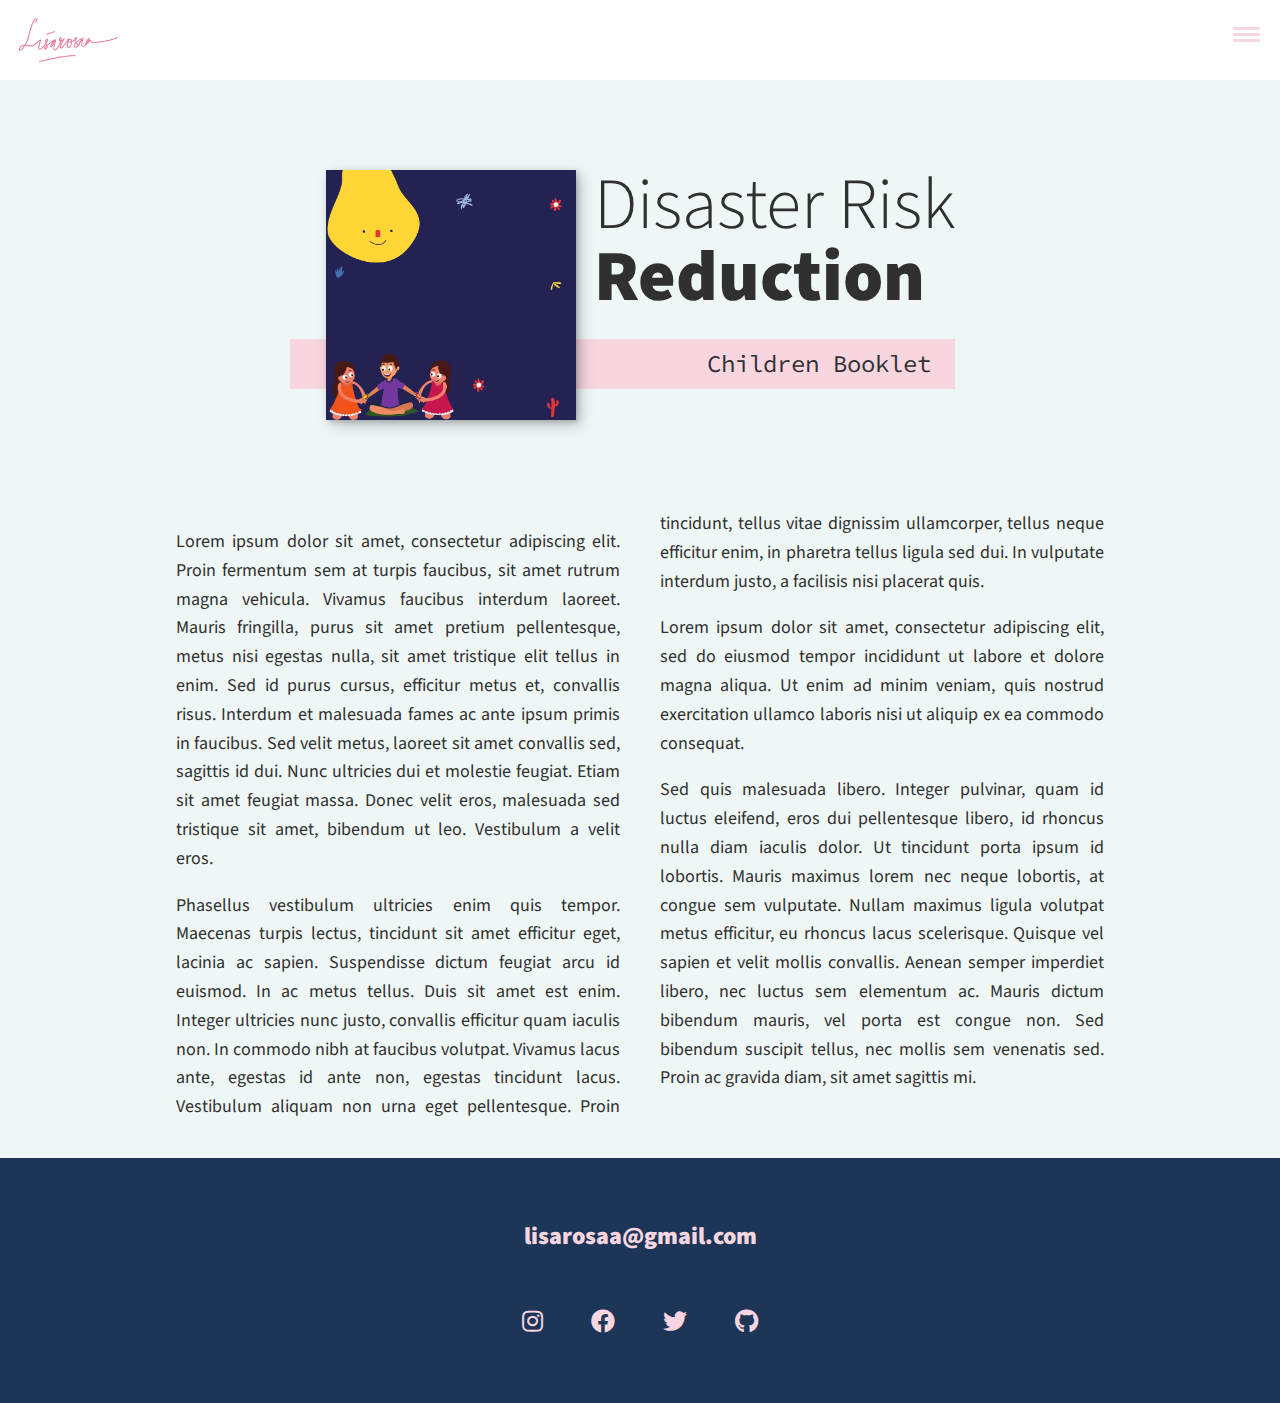
==== children-booklet.html @ c5e42071 "initial code portfolio web lisa" ====
<!DOCTYPE html>
<html lang="en">

<head>
    <meta charset="UTF-8">
    <meta name="viewport" content="width=device-width, initial-scale=1.0">
    <title>Lisa Rosanty Portfolio</title>
    <link rel="stylesheet" href="https://cdnjs.cloudfare.com/ajax/libs/normalize/7.0.0/normalize.min.css">
    <link rel="stylesheet" href="https://cdnjs.cloudflare.com/ajax/libs/font-awesome/5.13.0/css/all.min.css">
    <link rel="stylesheet" href="./css/style.css">
    <link href="https://fonts.googleapis.com/css?family=Source+Code+Pro:400,900|Source+Sans+Pro:300,900&display=swap" rel="stylesheet">
</head>

<body>
    <header>
        <div class="logo">
            <a href="index.html">
                <img src="assets/logo-small.png" alt="">
            </a>
        </div>
        <button class="nav-toggle" aria-label="toggle navigation">
            <span class="hamburger"></span>
        </button>
        <nav class="nav">
            <ul class="nav__list">
                <li class="nav__item">
                    <a href="index.html" class="nav__link">Home</a>
                </li>
                <li class="nav__item">
                    <a href="index.html#skills" class="nav__link">Skill</a>
                </li>
                <li class="nav__item">
                    <a href="index.html#about" class="nav__link">About Me</a>
                </li>
                <li class="nav__item">
                    <a href="index.html#porto" class="nav__link">Portfolio</a>
                </li>
            </ul>
        </nav>
    </header>

    <!-- Introduction -->
    <section class="intro">
        <h1 class="section__title section__title--intro">
            Disaster Risk
            <strong>Reduction</strong>
        </h1>
        <p class="section__subtitle section__subtitle--intro">Children Booklet</p>
        <img src="assets/disaster-kid.png" alt="" class="intro__img">
    </section>
    </section>

    <div class="portfolio-item-individual">
        <div class="review-text">
            <p>Lorem ipsum dolor sit amet, consectetur adipiscing elit. Proin fermentum sem at turpis faucibus, sit amet rutrum
                magna vehicula. Vivamus faucibus interdum laoreet. Mauris fringilla, purus sit amet pretium pellentesque,
                metus nisi egestas nulla, sit amet tristique elit tellus in enim. Sed id purus cursus, efficitur metus et,
                convallis risus. Interdum et malesuada fames ac ante ipsum primis in faucibus. Sed velit metus, laoreet sit
                amet convallis sed, sagittis id dui. Nunc ultricies dui et molestie feugiat. Etiam sit amet feugiat massa.
                Donec velit eros, malesuada sed tristique sit amet, bibendum ut leo. Vestibulum a velit eros.</p>
            <p>Phasellus vestibulum ultricies enim quis tempor. Maecenas turpis lectus, tincidunt sit amet efficitur eget, lacinia
                ac sapien. Suspendisse dictum feugiat arcu id euismod. In ac metus tellus. Duis sit amet est enim. Integer
                ultricies nunc justo, convallis efficitur quam iaculis non. In commodo nibh at faucibus volutpat. Vivamus
                lacus ante, egestas id ante non, egestas tincidunt lacus. Vestibulum aliquam non urna eget pellentesque.
                Proin tincidunt, tellus vitae dignissim ullamcorper, tellus neque efficitur enim, in pharetra tellus ligula
                sed dui. In vulputate interdum justo, a facilisis nisi placerat quis.</p>
            <p>Lorem ipsum dolor sit amet, consectetur adipiscing elit, sed do eiusmod tempor incididunt ut labore et dolore
                magna aliqua. Ut enim ad minim veniam, quis nostrud exercitation ullamco laboris nisi ut aliquip ex ea commodo
                consequat.
            </p>
            <p>Sed quis malesuada libero. Integer pulvinar, quam id luctus eleifend, eros dui pellentesque libero, id rhoncus
                nulla diam iaculis dolor. Ut tincidunt porta ipsum id lobortis. Mauris maximus lorem nec neque lobortis,
                at congue sem vulputate. Nullam maximus ligula volutpat metus efficitur, eu rhoncus lacus scelerisque. Quisque
                vel sapien et velit mollis convallis. Aenean semper imperdiet libero, nec luctus sem elementum ac. Mauris
                dictum bibendum mauris, vel porta est congue non. Sed bibendum suscipit tellus, nec mollis sem venenatis
                sed. Proin ac gravida diam, sit amet sagittis mi.</p>
        </div>

    </div>


    <!-- Footer -->
    <footer class="footer">
        <a href="mailto:lisarosaa@gmail.com" class="footer__link">lisarosaa@gmail.com</a>
        <ul class="social-list">
            <li class="social-list__item">
                <a class="social-list__link" href="https://instagram.com/lisarosaa" target="_blank">
                    <i class="fab fa-instagram"></i>
                </a>
            </li>
            <li class="social-list__item">
                <a class="social-list__link" href="https://facebook.com/lisarosaa" target="_blank">
                    <i class="fab fa-facebook"></i>
                </a>
            </li>
            <li class="social-list__item">
                <a class="social-list__link" href="https://twitter.com/lisarosaa" target="_blank">
                    <i class="fab fa-twitter"></i>
                </a>
            </li>
            <li class="social-list__item">
                <a class="social-list__link" href="https://github.com/lisarosaa" target="_blank">
                    <i class="fab fa-github"></i>
                </a>
            </li>
        </ul>
    </footer>

    <script src="js/index.js"></script>

</body>

</html>
---- css/style.css ----
*,
*::before,
*::after {
    box-sizing: border-box;
}

/* Custom Properties */

:root {
    --ff-primary: 'Source Sans Pro', sans-serif;
    --ff-secondary: 'Source Code Pro', monospace;

    --fw-reg: 300;
    --fw-bold: 900;

    --clr-light: #fff;
    --clr-dark: #303030;
    --clr-accent: #b8f2e6;
    --clr-accent_red: #f7d6e0;
    --clr-accent_yellow: #eff7f6;
    --clr-accent_blue: #a8dadc;
    --clr-accent_navy: #1d3557;

    --fs-h1: 3rem;
    --fs-h2: 2.25rem;
    --fs-h3: 1.25rem;
    --fs-h4: 2rem;
    --fs-body: 1rem;

    --bs: 0.25em 0.25em 0.75em rgba(0,0,0,.25),
          0.125em 0.125em 0.25em rgba(0,0,0,.15);
}

@media (min-width: 800px) {
    :root {
        --fs-h1: 4.5rem;
        --fs-h2: 3.75rem;
        --fs-h3: 1.5rem;
        --fs-h4: 2rem;
        --fs-body: 1.125rem;
    }
}

/* General Style */

html {
    scroll-behavior: smooth;
}

body {
    background: var(--clr-accent_yellow);
    color: var(--clr-dark);
    margin: 0;
    font-family: var(--ff-primary);
    font-size: var(--fs-body);
    line-height: 1.6;
}

section {
    padding: 5em 2em;
}

img {
    display: block;
    max-width: 100%;
    image-orientation: from-image;
}

strong { font-weight: var(--fw-bold)}

:focus {
    outline: 3px solid var(--clr-accent_red);
    outline-offset: 3px;
}

/* Button */

.btn {
    display: inline-block;
    padding: .5em 2.5em;
    background: var(--clr-accent_red);
    color: var(--clr-dark);
    text-decoration: none;
    cursor: pointer;
    font-size: .8rem;
    text-transform: uppercase;
    letter-spacing: 2px;
    font-weight: var(--fw-bold);
    transition: transform 200ms ease-in-out;
}

.btn:hover {
    transform: scale(1.1)
}

/* Typography */
h1,
h2,
h3,
h4 {
    line-height: 1;
    margin: 0;
}

h1 { font-size: var(--fs-h1)}
h2 { font-size: var(--fs-h2)}
h3 { font-size: var(--fs-h3)}
h4 { font-size: var(--fs-h4)}

.section__title{
    margin-bottom: .25em;
}

.section__title--intro {
    font-weight: var(--fw-reg);
}

.section__title--intro strong {
    display: block;
}

.section__subtitle{
    margin: 0;
    font-size: var(--fs-h3);
}

.section__subtitle--intro,
.section__subtitle--about {
    background: var(--clr-accent_red);
    font-family: var(--ff-secondary);
    margin-bottom: 1em;
    padding: .25em 1em;
}


.section__subtitle--work {
    color:  var(--clr-accent_red);
    font-weight: var(--fw-bold);
    margin-bottom: 2em;   
}

/* header */

header {
    display: flex;
    justify-content: space-between;
    padding: 1em;
    background-color: var(--clr-light);
}
.logo {
    max-width: 100px;
}

.nav {
    position: fixed;
    background: var(--clr-accent_blue);
    color: var(--clr-light);
    top: 0;
    bottom: 0;
    left: 0;
    right: 0;
    z-index: 100;

    transform: translateX(100%);
    transition: transform 250ms cubic-bezier(.5, 0, .5, 1);
}

.nav__list {
    list-style: none;
    display: flex;
    height: 100%;
    flex-direction: column;
    justify-content: space-evenly;
    align-items: center;
    margin: 0;
    padding: 0;
}

.nav__link {
    color: inherit;
    font-weight: var(--fw-bold);
    font-size: var(--fs-h2);
    text-decoration: none;
}

.nav__link:hover {
    color: var(--clr-accent_red)
}

.nav-toggle {
    padding: .5em;
    background: transparent;
    border: 0;
    cursor: pointer;
    position: absolute;
    right: 1em;
    top: 1em;
    z-index: 1000;
    margin-top: 1em;
    margin-bottom: 1em;
}

.nav-open .nav {
    transform: translateX(0);
}

.nav-open .nav-toggle {
    position: fixed;
}

.nav-open .hamburger {
    transform: rotate(.625turn);
}

.nav-open .hamburger::before {
    transform: rotate(90deg) translate(-6px);
}

.nav-open .hamburger::after {
    opacity: 0;
}

.hamburger {
    display: block;
    position: relative;
}

.hamburger,
.hamburger::before,
.hamburger::after {
    background: var(--clr-accent_red);
    width: 2em;
    height: 3px;
    border-radius: 1em;
    transition: transform 250ms ease-in-out;
}

.hamburger::before,
.hamburger::after {
    content: '';
    position: absolute;
    left: 0;
    right: 0;
}

.hamburger::before { top: 6px;}
.hamburger::after { bottom: 6px;}

/* Intro Section */

.intro{
    position: relative;
}

.intro__img{
    box-shadow: var(--bs)
}

@media (min-width: 600px) {
    .intro {
        display: grid;
        width: min-content;
        margin: 0 auto;
        grid-column-gap: 1em;
        grid-template-areas: "img tittle" "img subtitle";
        grid-template-columns: min-content max-content;
    }

    .intro__img {
        grid-area: img;
        min-width: 250px;
        position: relative;
        z-index: 2;
    }

    .section__subtitle--intro {
        align-self: start;
        grid-column: -1 / 1;
        grid-row: 2;
        text-align: right;
        position: relative;
        left: -1.5em;
        width: calc(100% + 1.5em);
    }
}

/* Skill section */

.my-services {
    background-color: var(--clr-dark);
    background-image: url(../assets/nature.JPG);
    background-size: cover;
    background-blend-mode: multiply;
    color: var(--clr-light);
    text-align: center;
}

.section__title--services {
    color: var(--clr-accent_red);
    position: relative;
}

.section__title--services::after {
    content: '';
    display: block;
    width: 3em;
    height: 1px;
    margin: 0.5em auto len;
    background: var(--clr-light);
    opacity: 0;
}

.services {
    margin-bottom: 4em;
}

.service {
    max-width: 500px;
    margin: 0 auto;
}

@media (min-width: 800px) {
    .services {
        display: flex;
        max-width: 1000px;
        margin-left: auto;
        margin-right: auto;
    }

    .services + .services {
        margin-left: 2em;
    }
}

/* About Me */

.about-me {
    max-width: 1000px;
    margin: 0 auto;
}

.about-me__img {
    box-shadow: var(--bs);
}

@media (min-width: 600px) {
    .about-me {
        display: grid;
        grid-template-columns: 1fr 200px;
        grid-template-areas: "title img" "subtitle img" "text img";
        grid-column-gap: 2em;
    }

    .section__title--about {
        grid-area: title;
    }

    .section__subtitle--about {
        grid-column: 1/-1;
        grid-row: 2;
        position: relative;
        left: -1em;
        width: calc(100% + 2em);
        padding-left: 1em;
        padding-right: calc(200px + 4em);
    }

    .about-me__img {
        grid-area: img;
        position: relative;
        z-index: 2;
    }
}

/* My Portfolio */

.my-work{
    background-color: var(--clr-accent_navy);
    color: var(--clr-light);
    text-align: center;
}

.portfolio {
    display: grid;
    grid-template-columns: repeat(auto-fit, minmax(300px, 1fr));    
}

.portfolio__item {
    background: var(--clr-accent_red);
    overflow: hidden;
    position: relative;
    text-align: center;
}

.portfolio__item .text {
    position: absolute;
    top: 50%;
    left: 50%;
    transform: translate(-50%, -50%);
    color: var(--clr-light);
}

.portfolio__img {
    transition: 
        transform 750ms cubic-bezier(.5, 0, .5, 1),
        opacity 250ms linear;
        filter: brightness(50%);
}

.portfolio__item:focus {
    position: relative;
    z-index: 2;
}

.portfolio__img:hover,
.portfolio__item:hover .text {
    color: var(--clr-accent_red);
}

.portfolio__img:hover,
.portfolio__item:focus .portfolio__img {
    transform: scale(1.2);
    opacity: .75;
}

/* Footer */
.footer {
    background: var(--clr-accent_navy);
    color: var(--clr-accent_red);
    text-align: center;
    padding: 2.5em 0;
    font-size: var(--fs-h3);
}

.footer a {
    color: inherit;
    text-decoration: none;
}

.footer__link {
    font-weight: var(--fw-bold);
}

.footer__link:hover,
.social-list__link:hover {
    opacity: .7;
}

.footer__link:hover {
    text-decoration: underline;
}

.social-list {
    list-style: none;
    display: flex;
    justify-content: center;
    margin: 2em 0 0;
    padding: 0;
}

.social-list__item {
    margin: 0 .5em
}

.social-list__link {
    padding: .5em;
}

/* Portfolio item style */

.portfolio-item-individual {
    padding: 0 2em 2em;
    max-width: 1000px;
    margin: 0 auto;
}

.review-text {
    column-count: 2;
    column-gap: 40px;
    text-align: justify;
}

.gallery {
    display: grid;
    grid-template-columns: repeat(auto-fit, minmax(300px, 1fr))
}

.gallery__item {
    background: var(--clr-light);
    margin: 10px;
    padding: .5rem;
    box-shadow: 0 4px 8px 0 rgba(0, 0, 0, 0.2), 0 6px 20px 0 rgba(0, 0, 0, 0.19);
}

.gallery__item .gallery__caption {
    text-align: center;
    color: var(--clr-accent_navy);
    font-weight: var(--fw-bold);
    padding: 10px 20px;
}
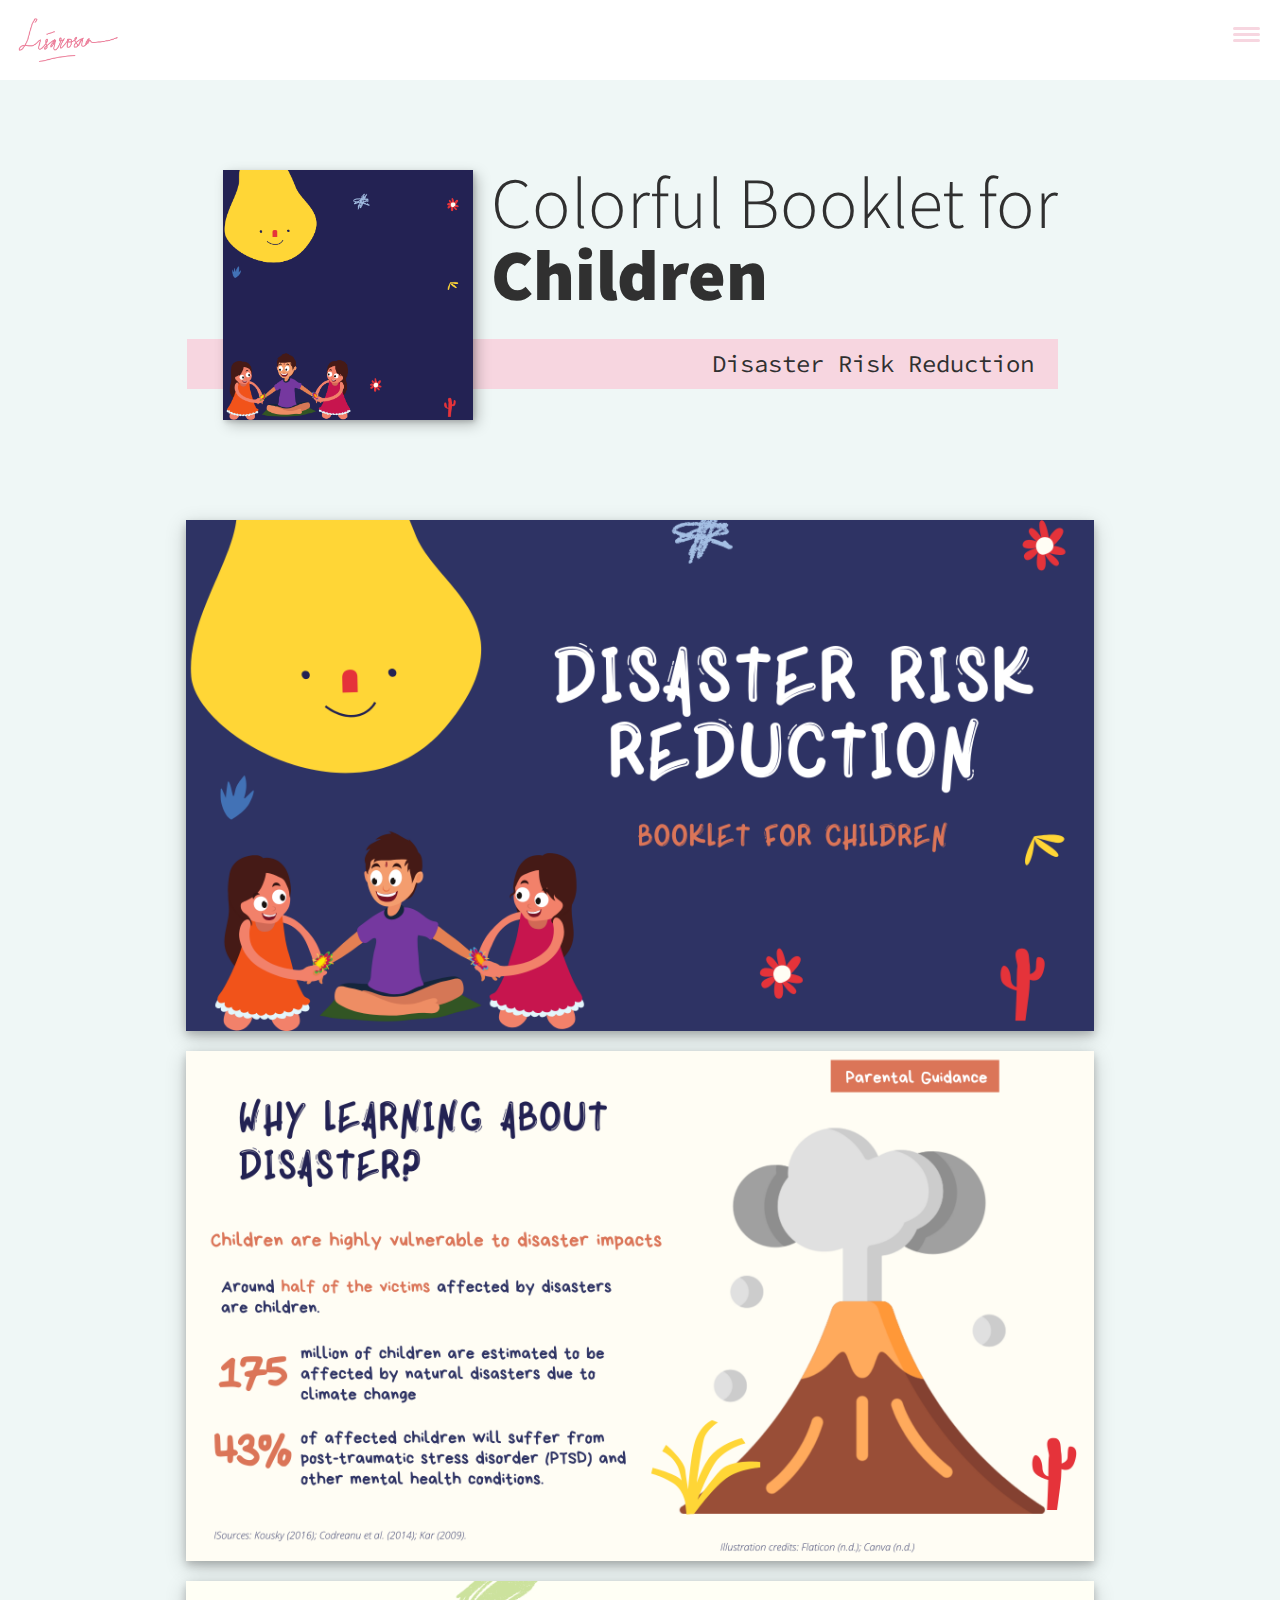
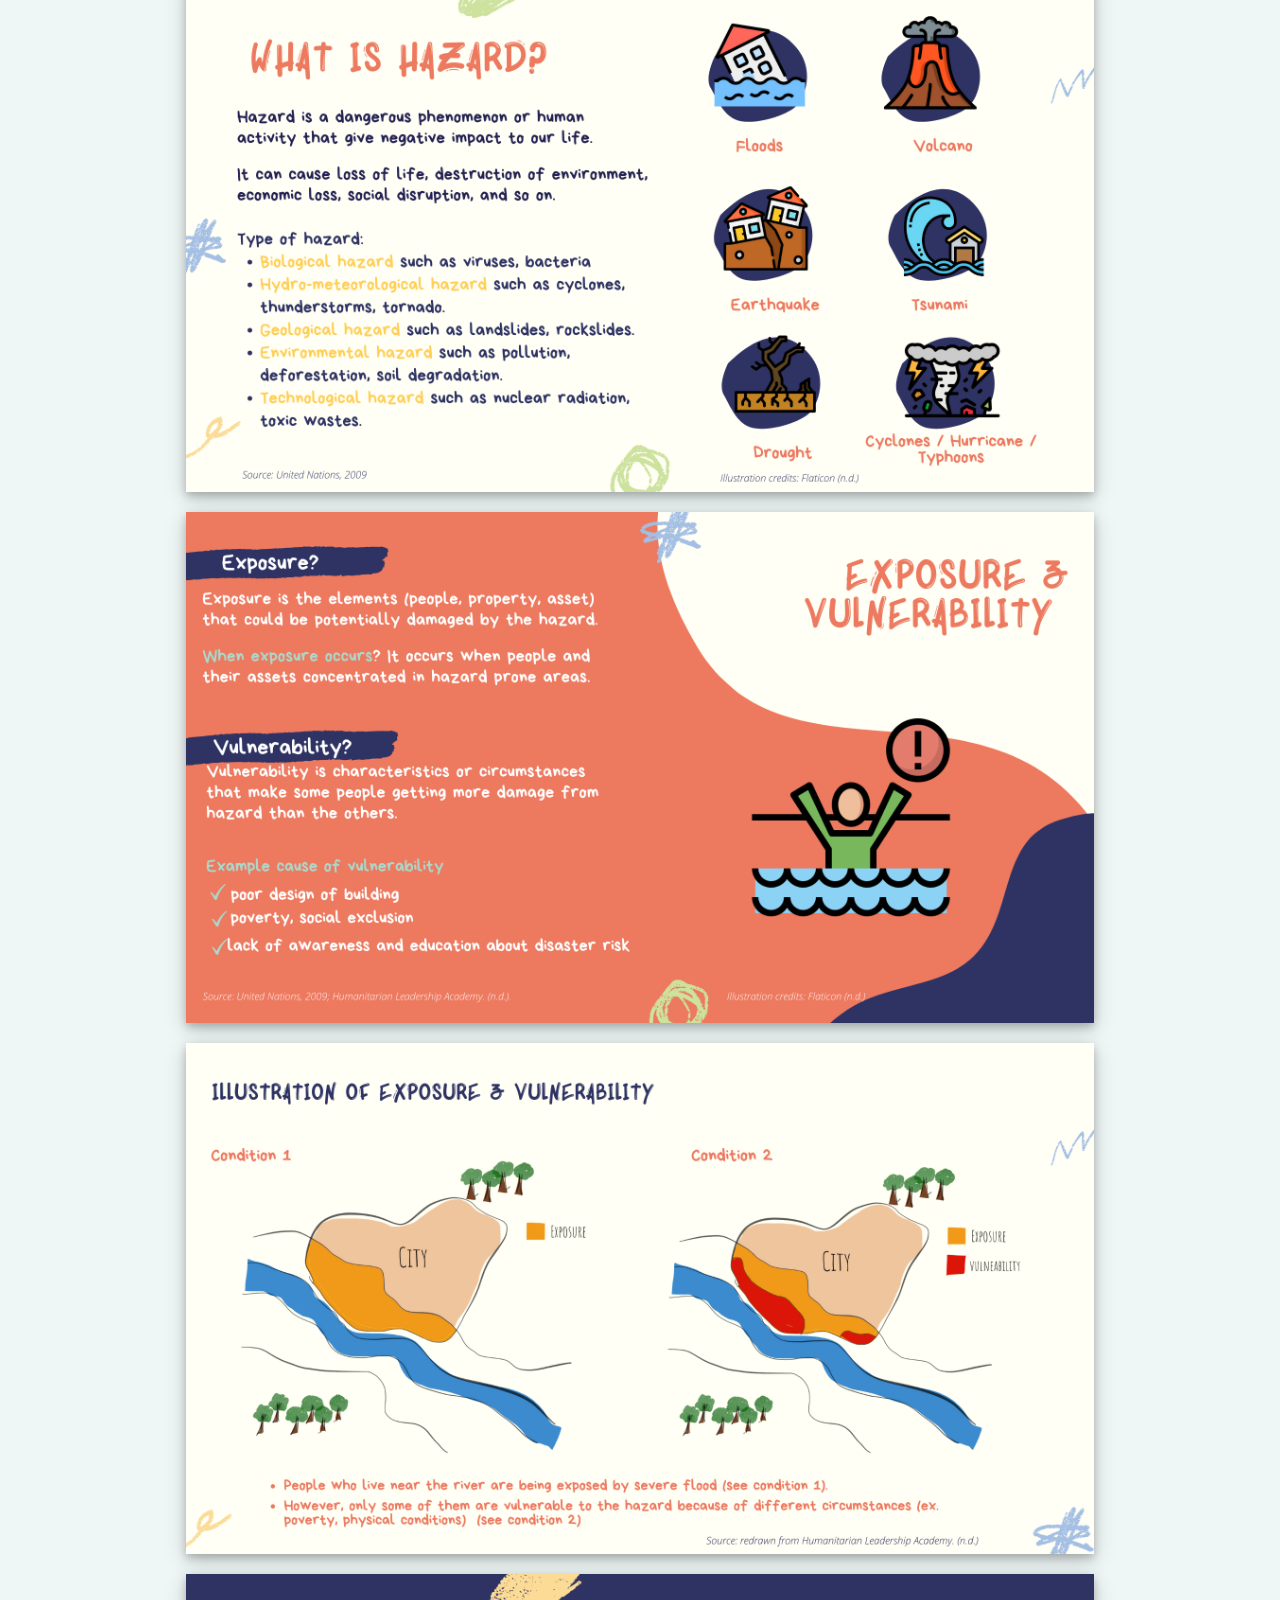
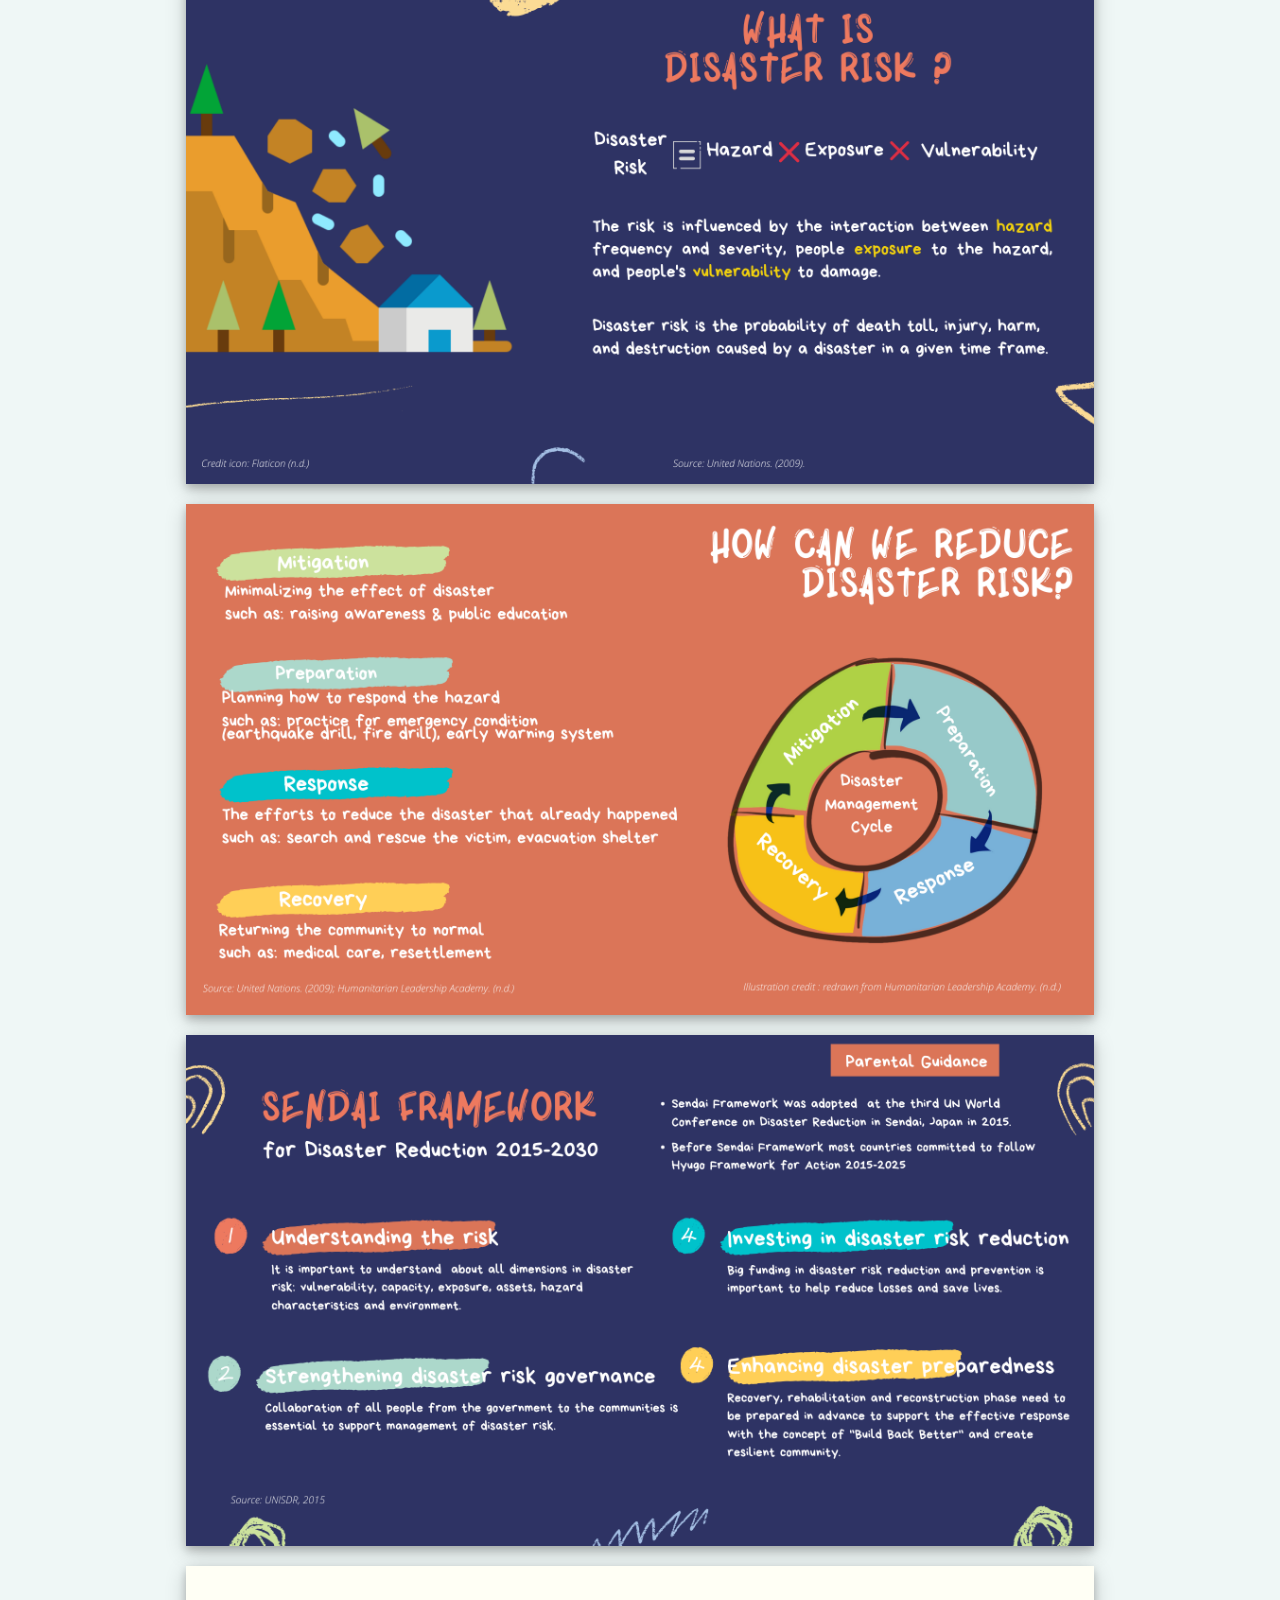
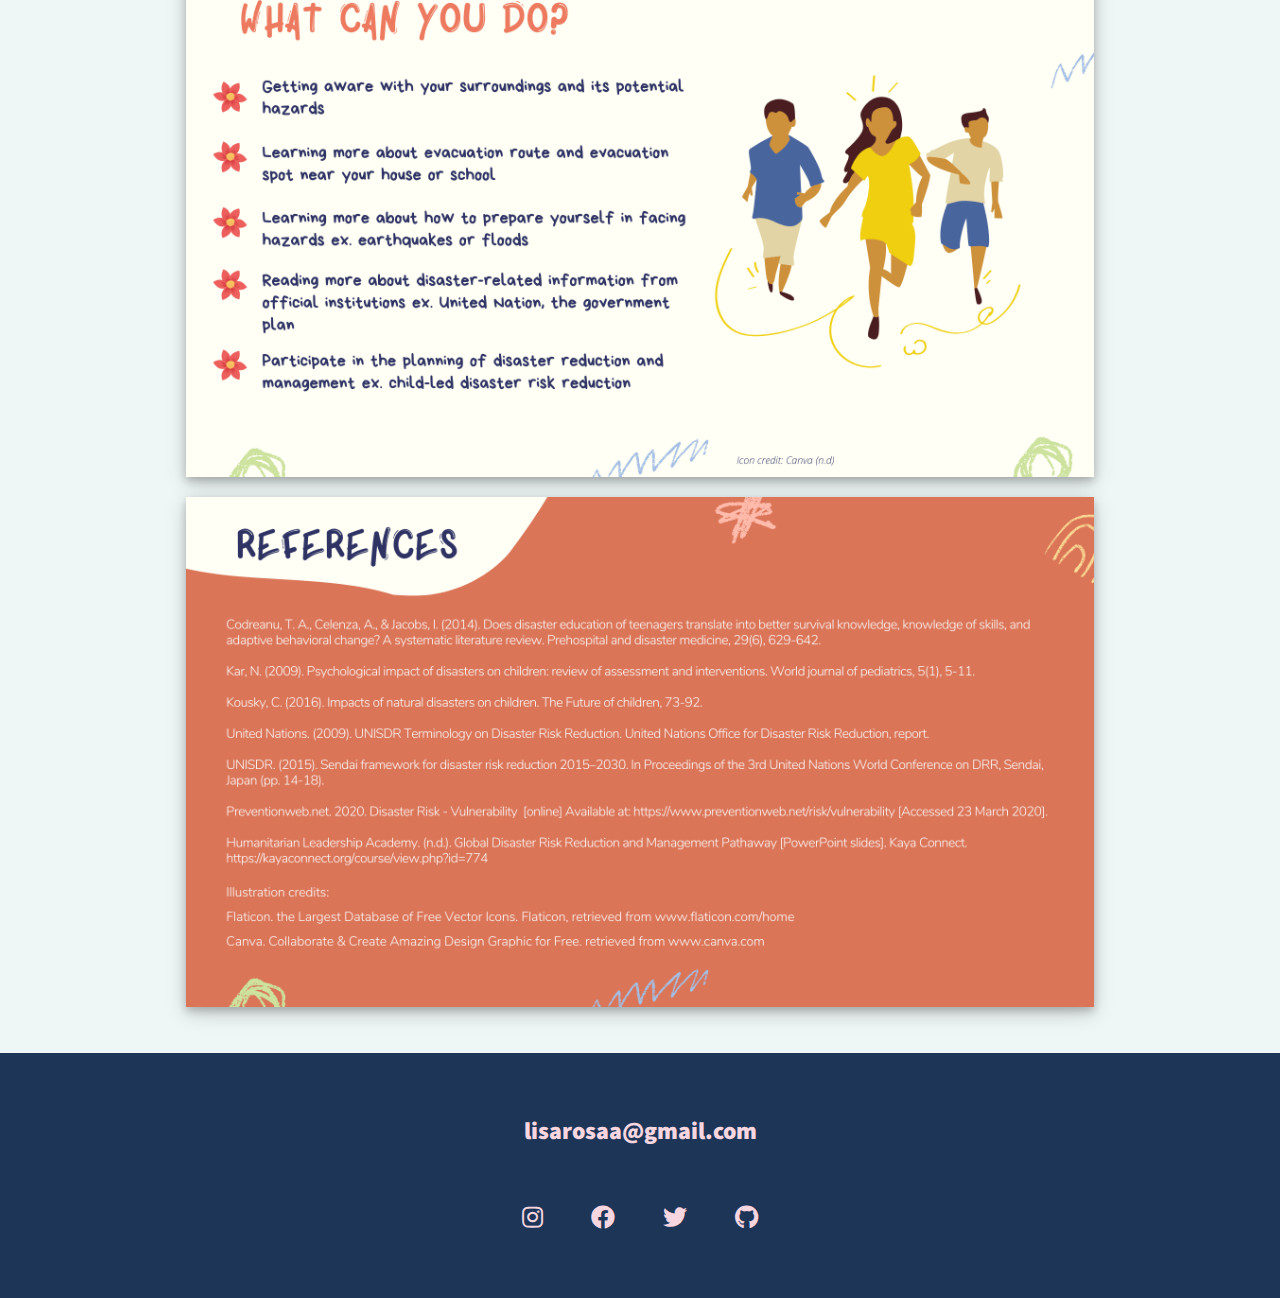
==== commit 6dff4767: "updated portfolio pages" ====
--- a/children-booklet.html
+++ b/children-booklet.html
@@ -42,38 +42,64 @@
     <!-- Introduction -->
     <section class="intro">
         <h1 class="section__title section__title--intro">
-            Disaster Risk
-            <strong>Reduction</strong>
+            Colorful Booklet for
+            <strong>Children</strong>
         </h1>
-        <p class="section__subtitle section__subtitle--intro">Children Booklet</p>
+        <p class="section__subtitle section__subtitle--intro">Disaster Risk Reduction</p>
         <img src="assets/disaster-kid.png" alt="" class="intro__img">
     </section>
     </section>
 
     <div class="portfolio-item-individual">
-        <div class="review-text">
-            <p>Lorem ipsum dolor sit amet, consectetur adipiscing elit. Proin fermentum sem at turpis faucibus, sit amet rutrum
-                magna vehicula. Vivamus faucibus interdum laoreet. Mauris fringilla, purus sit amet pretium pellentesque,
-                metus nisi egestas nulla, sit amet tristique elit tellus in enim. Sed id purus cursus, efficitur metus et,
-                convallis risus. Interdum et malesuada fames ac ante ipsum primis in faucibus. Sed velit metus, laoreet sit
-                amet convallis sed, sagittis id dui. Nunc ultricies dui et molestie feugiat. Etiam sit amet feugiat massa.
-                Donec velit eros, malesuada sed tristique sit amet, bibendum ut leo. Vestibulum a velit eros.</p>
-            <p>Phasellus vestibulum ultricies enim quis tempor. Maecenas turpis lectus, tincidunt sit amet efficitur eget, lacinia
-                ac sapien. Suspendisse dictum feugiat arcu id euismod. In ac metus tellus. Duis sit amet est enim. Integer
-                ultricies nunc justo, convallis efficitur quam iaculis non. In commodo nibh at faucibus volutpat. Vivamus
-                lacus ante, egestas id ante non, egestas tincidunt lacus. Vestibulum aliquam non urna eget pellentesque.
-                Proin tincidunt, tellus vitae dignissim ullamcorper, tellus neque efficitur enim, in pharetra tellus ligula
-                sed dui. In vulputate interdum justo, a facilisis nisi placerat quis.</p>
-            <p>Lorem ipsum dolor sit amet, consectetur adipiscing elit, sed do eiusmod tempor incididunt ut labore et dolore
-                magna aliqua. Ut enim ad minim veniam, quis nostrud exercitation ullamco laboris nisi ut aliquip ex ea commodo
-                consequat.
-            </p>
-            <p>Sed quis malesuada libero. Integer pulvinar, quam id luctus eleifend, eros dui pellentesque libero, id rhoncus
-                nulla diam iaculis dolor. Ut tincidunt porta ipsum id lobortis. Mauris maximus lorem nec neque lobortis,
-                at congue sem vulputate. Nullam maximus ligula volutpat metus efficitur, eu rhoncus lacus scelerisque. Quisque
-                vel sapien et velit mollis convallis. Aenean semper imperdiet libero, nec luctus sem elementum ac. Mauris
-                dictum bibendum mauris, vel porta est congue non. Sed bibendum suscipit tellus, nec mollis sem venenatis
-                sed. Proin ac gravida diam, sit amet sagittis mi.</p>
+        <div class="booklet">
+            <div class="booklet__item">
+                <img src="assets/booklet/1.png" alt="" class="booklet__img">
+            </div>
+        </div>
+        <div class="booklet">
+            <div class="booklet__item">
+                <img src="assets/booklet/2.png" alt="" class="booklet__img">
+            </div>
+        </div>
+        <div class="booklet">
+            <div class="booklet__item">
+                <img src="assets/booklet/3.png" alt="" class="booklet__img">
+            </div>
+        </div>
+        <div class="booklet">
+            <div class="booklet__item">
+                <img src="assets/booklet/4.png" alt="" class="booklet__img">
+            </div>
+        </div>
+        <div class="booklet">
+            <div class="booklet__item">
+                <img src="assets/booklet/5.png" alt="" class="booklet__img">
+            </div>
+        </div>
+        <div class="booklet">
+            <div class="booklet__item">
+                <img src="assets/booklet/6.png" alt="" class="booklet__img">
+            </div>
+        </div>
+        <div class="booklet">
+            <div class="booklet__item">
+                <img src="assets/booklet/7.png" alt="" class="booklet__img">
+            </div>
+        </div>
+        <div class="booklet">
+            <div class="booklet__item">
+                <img src="assets/booklet/8.png" alt="" class="booklet__img">
+            </div>
+        </div>
+        <div class="booklet">
+            <div class="booklet__item">
+                <img src="assets/booklet/9.png" alt="" class="booklet__img">
+            </div>
+        </div>
+        <div class="booklet">
+            <div class="booklet__item">
+                <img src="assets/booklet/10.png" alt="" class="booklet__img">
+            </div>
         </div>
 
     </div>
--- a/css/style.css
+++ b/css/style.css
@@ -317,6 +317,8 @@
 .service {
     max-width: 500px;
     margin: 0 auto;
+    padding: 30px;
+    text-align: center;
 }
 
 @media (min-width: 800px) {
@@ -472,12 +474,17 @@
     padding: 0 2em 2em;
     max-width: 1000px;
     margin: 0 auto;
+    text-align: center;
 }
 
 .review-text {
     column-count: 2;
     column-gap: 40px;
     text-align: justify;
+}
+
+.review-reference {
+    text-align: left;
 }
 
 .gallery {
@@ -497,4 +504,25 @@
     color: var(--clr-accent_navy);
     font-weight: var(--fw-bold);
     padding: 10px 20px;
+}
+
+.booklet {
+    display: grid;
+    grid-template-columns: repeat(1, minmax(300px, 1fr));
+}
+
+.booklet__item {
+    background: var(--clr-light);
+    margin: 10px;
+    box-shadow: 0 4px 8px 0 rgba(0, 0, 0, 0.2), 0 6px 20px 0 rgba(0, 0, 0, 0.19);
+}
+
+.infographic {
+    display: inline-block;
+}
+
+.infographic__item {
+    width: 100%;
+    margin: 0 auto;
+    box-shadow: 0 4px 8px 0 rgba(0, 0, 0, 0.2), 0 6px 20px 0 rgba(0, 0, 0, 0.19);
 }